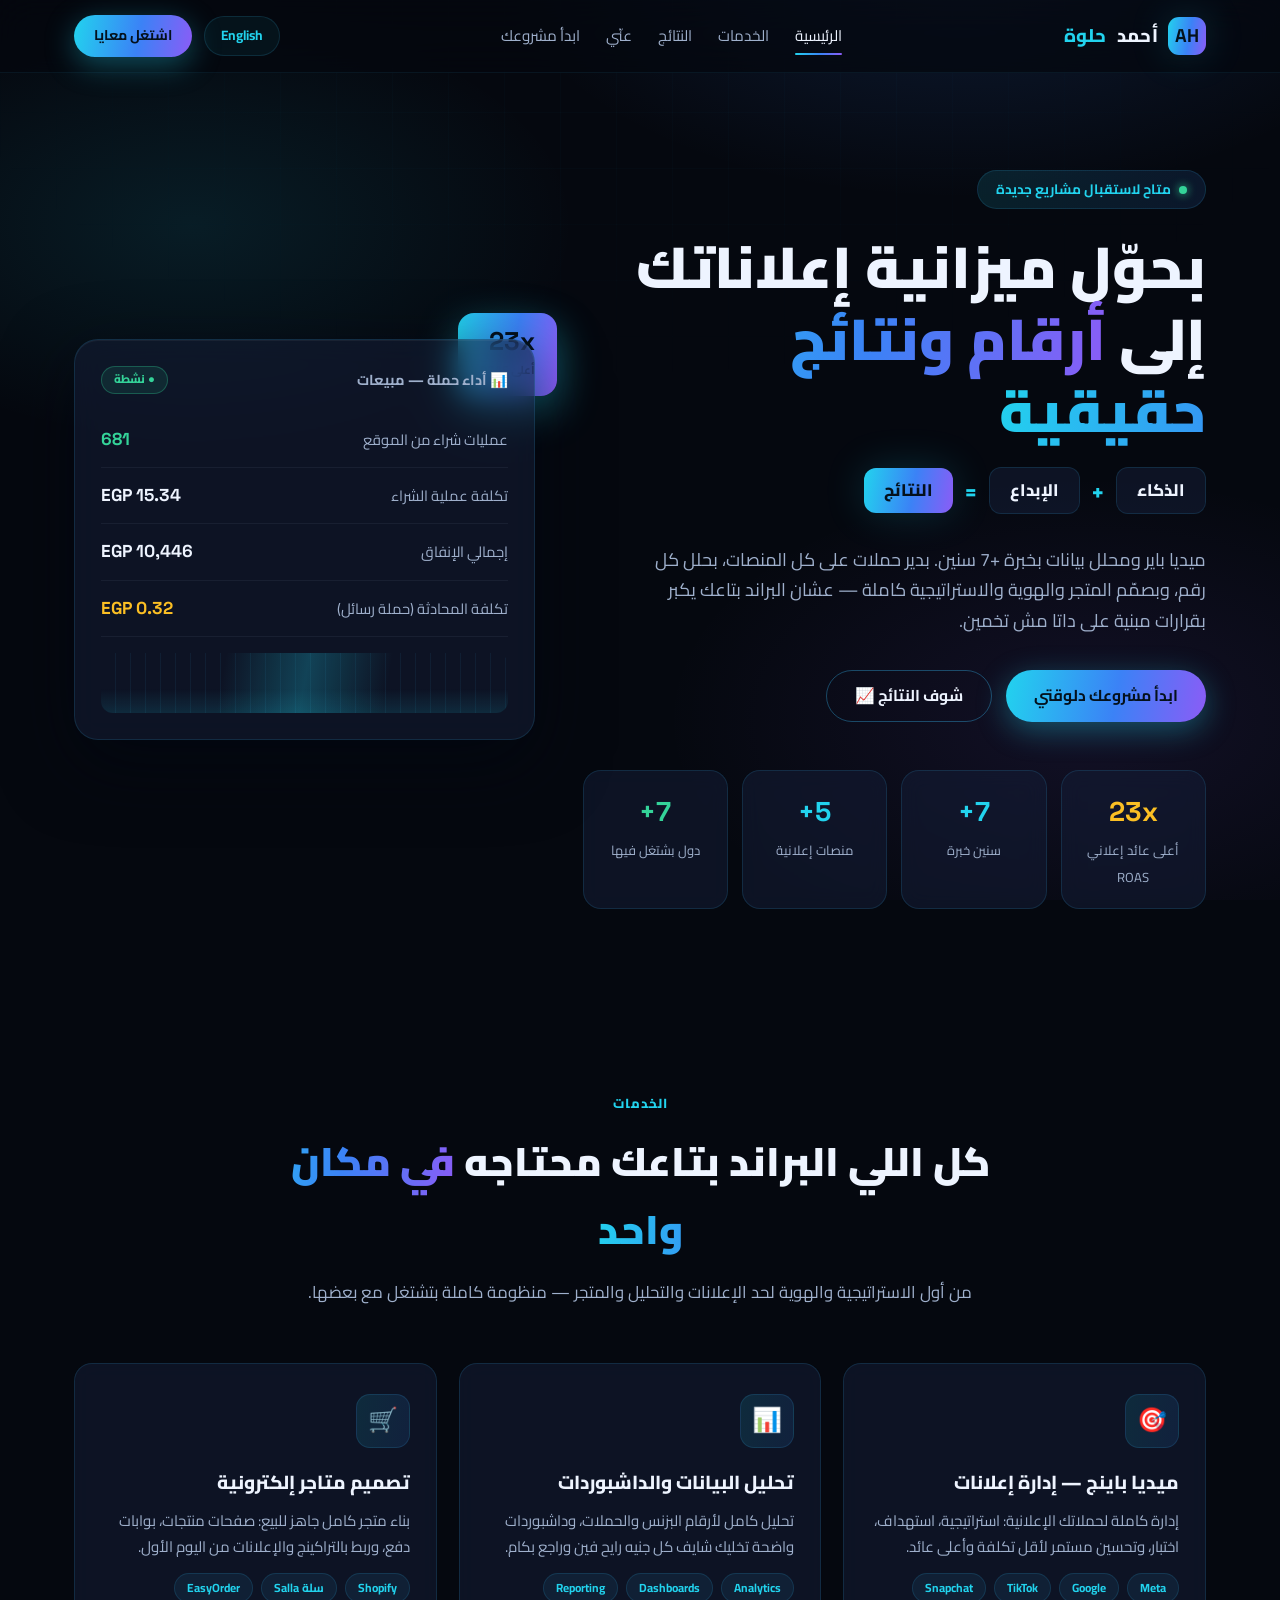
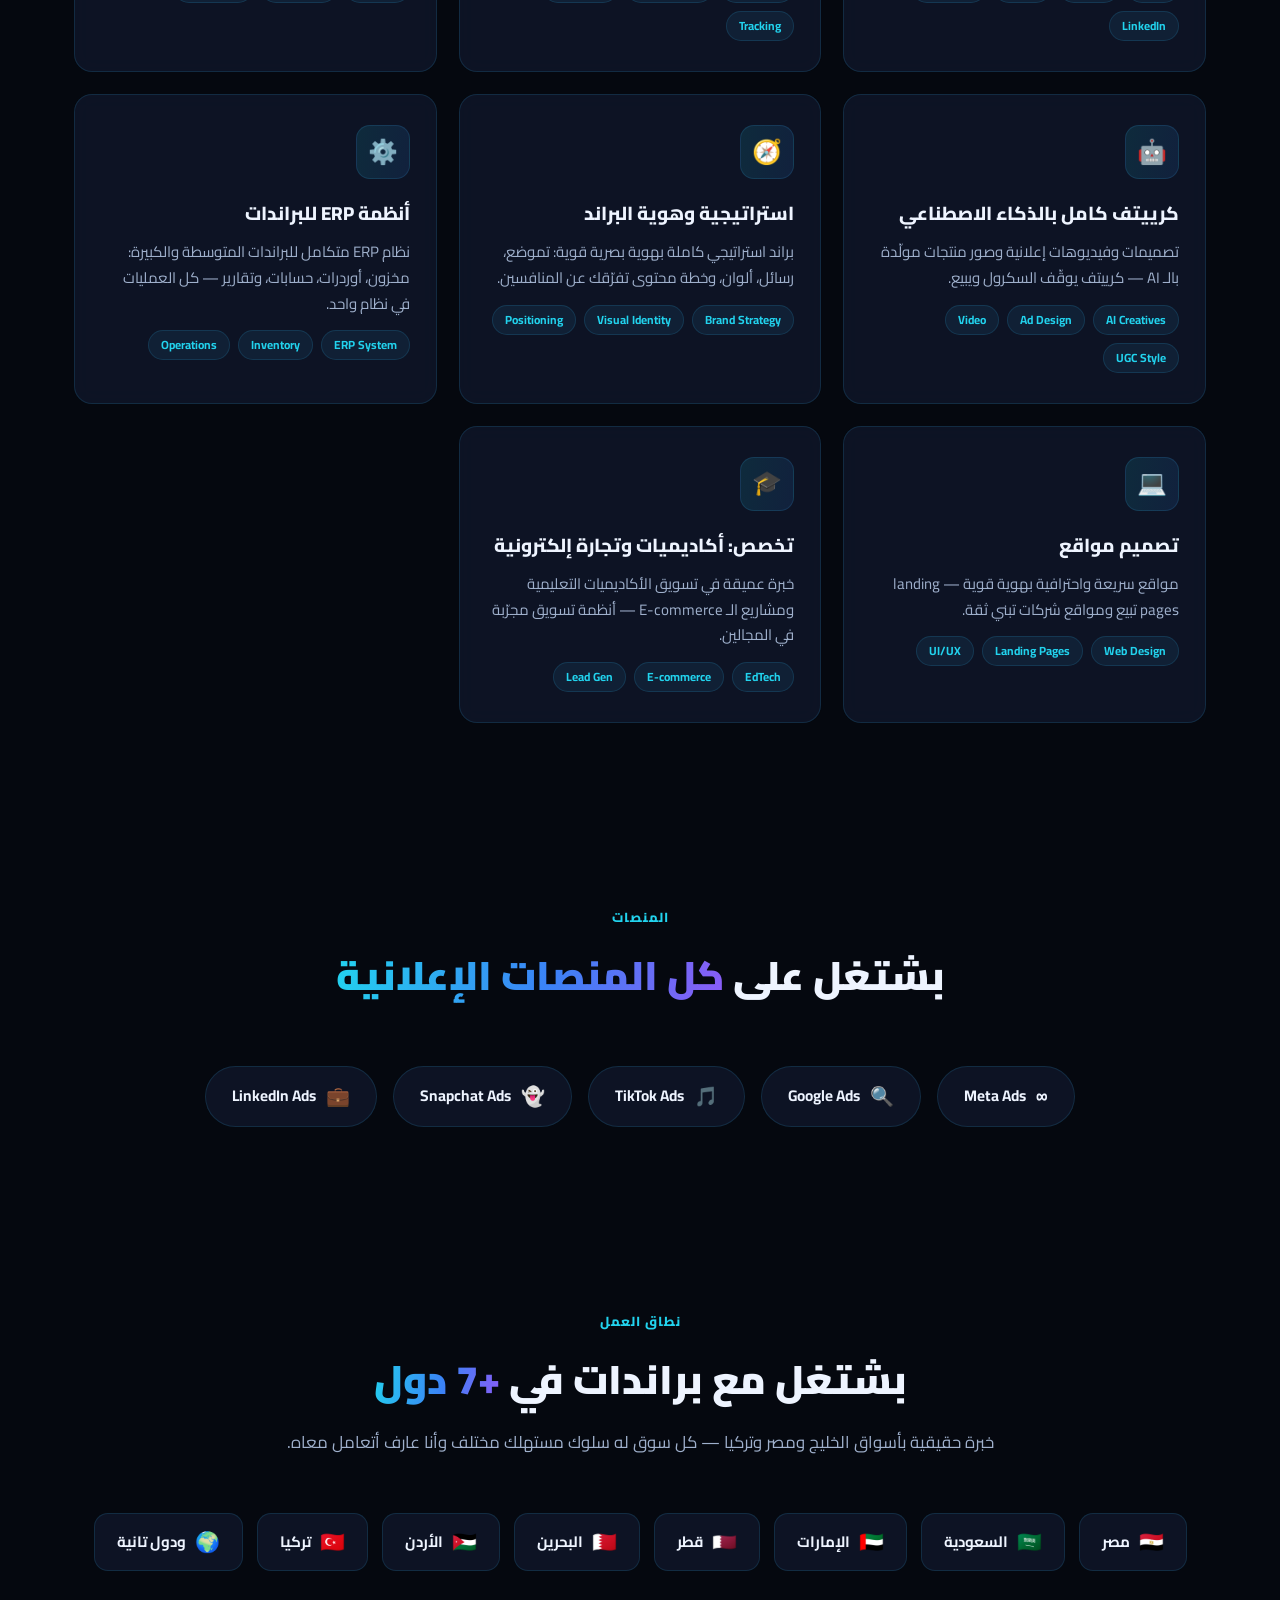
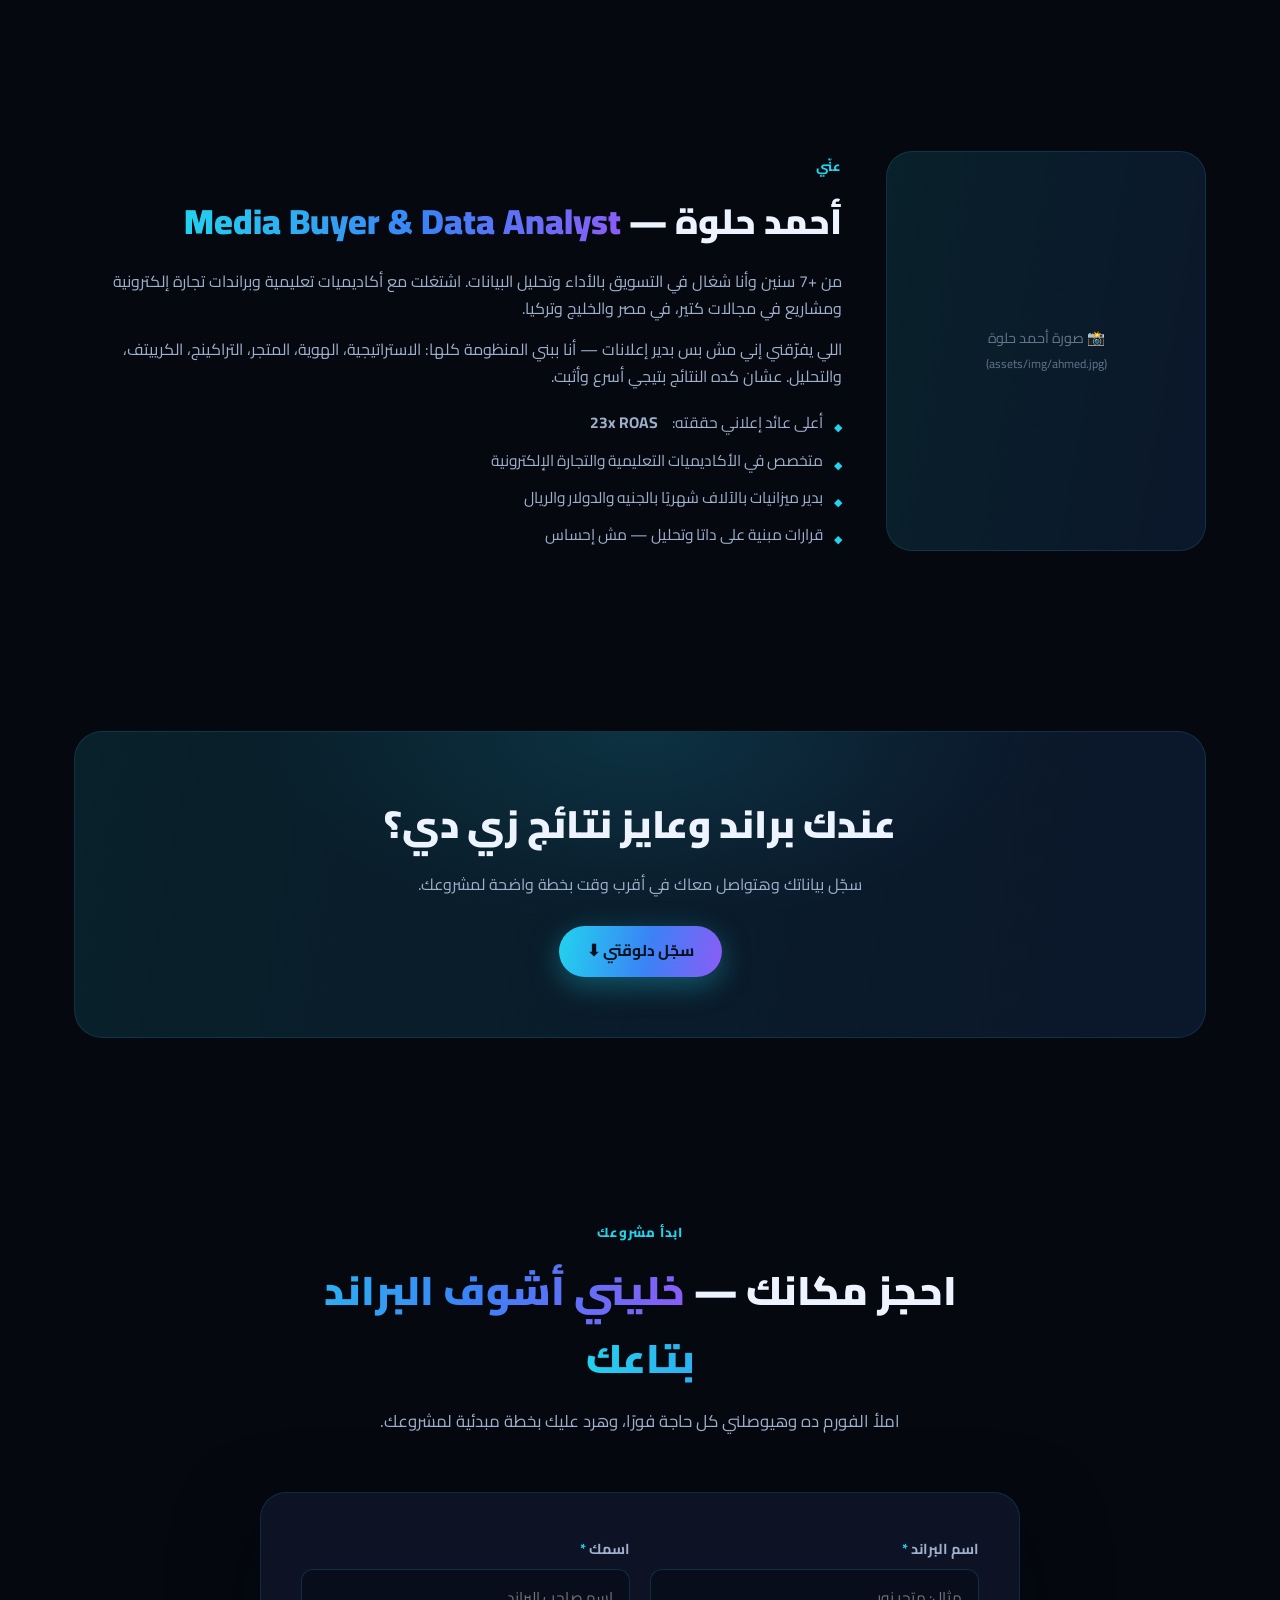
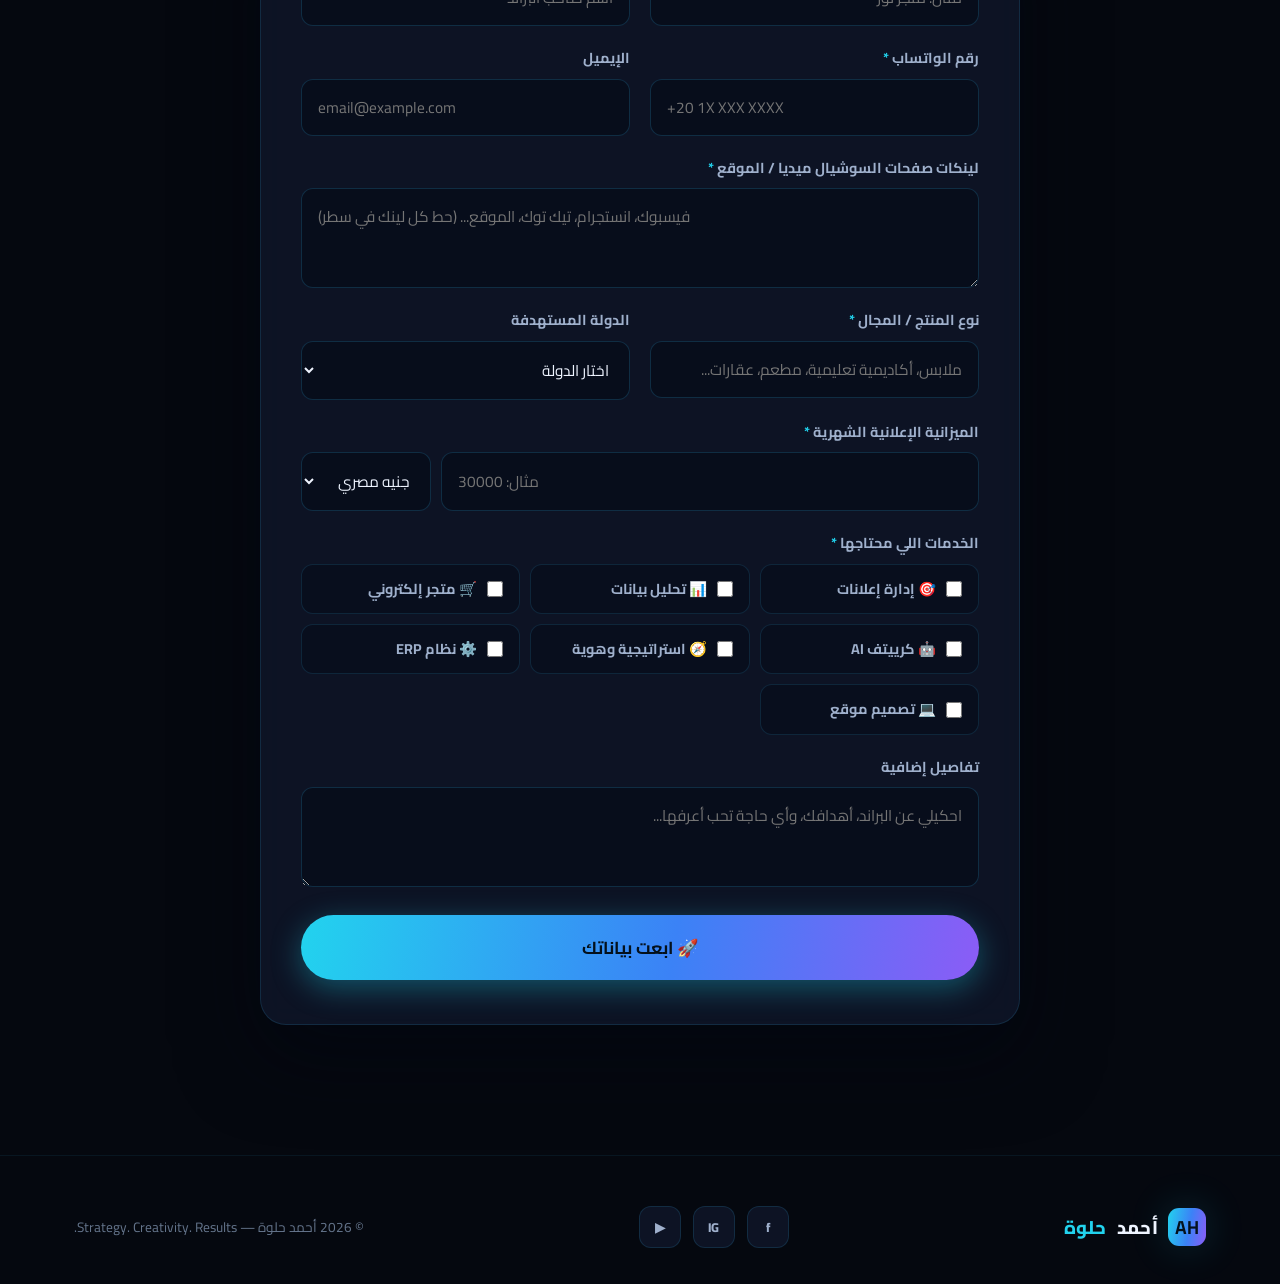
==== portfolio-site/index.html @ 3d3657ae "Add bilingual portfolio website (Ahmed Helwa — Media Buyer & Data Analyst) - Arabic (RTL) + English " ====
<!DOCTYPE html>
<html lang="ar" dir="rtl">
<head>
  <meta charset="UTF-8">
  <meta name="viewport" content="width=device-width, initial-scale=1.0">
  <title>أحمد حلوة | ميديا باير ومحلل بيانات — الذكاء + الإبداع = النتائج</title>
  <meta name="description" content="أحمد حلوة — ميديا باير ومحلل بيانات بخبرة +7 سنين. إدارة إعلانات Meta وGoogle وTikTok وSnapchat وLinkedIn، تحليل بيانات، تصميم متاجر وأنظمة ERP. أعلى عائد إعلاني 23x. أعمل في مصر والسعودية والإمارات وقطر والبحرين والأردن وتركيا.">
  <link rel="alternate" hreflang="en" href="en/index.html">
  <link rel="preconnect" href="https://fonts.googleapis.com">
  <link rel="preconnect" href="https://fonts.gstatic.com" crossorigin>
  <link href="https://fonts.googleapis.com/css2?family=Cairo:wght@400;600;700;800;900&family=Space+Grotesk:wght@500;700&display=swap" rel="stylesheet">
  <link rel="stylesheet" href="assets/css/style.css">
</head>
<body>
  <div class="bg-fx"></div>
  <div class="bg-grid"></div>

  <header class="site-header">
    <div class="container nav">
      <a href="index.html" class="logo">
        <span class="logo-mark">AH</span>
        أحمد <span class="accent">حلوة</span>
      </a>
      <nav class="nav-links" id="navLinks">
        <a href="index.html" class="active">الرئيسية</a>
        <a href="#services">الخدمات</a>
        <a href="results.html">النتائج</a>
        <a href="#about">عنّي</a>
        <a href="#contact">ابدأ مشروعك</a>
      </nav>
      <div class="nav-actions">
        <a href="en/index.html" class="lang-switch">English</a>
        <a href="#contact" class="btn btn-primary btn-sm">اشتغل معايا</a>
        <button class="nav-toggle" id="navToggle" aria-label="القائمة">☰</button>
      </div>
    </div>
  </header>

  <!-- ============ HERO ============ -->
  <section class="hero">
    <div class="container hero-grid">
      <div>
        <span class="badge"><span class="dot"></span> متاح لاستقبال مشاريع جديدة</span>
        <h1>بحوّل ميزانية إعلاناتك<br>إلى <span class="grad-text">أرقام ونتائج حقيقية</span></h1>
        <div class="hero-formula">
          <span class="chip">الذكاء</span><span class="op">+</span>
          <span class="chip">الإبداع</span><span class="op">=</span>
          <span class="chip result">النتائج</span>
        </div>
        <p class="hero-sub">ميديا باير ومحلل بيانات بخبرة +7 سنين. بدير حملات على كل المنصات، بحلل كل رقم، وبصمّم المتجر والهوية والاستراتيجية كاملة — عشان البراند بتاعك يكبر بقرارات مبنية على داتا مش تخمين.</p>
        <div class="hero-cta">
          <a href="#contact" class="btn btn-primary">ابدأ مشروعك دلوقتي</a>
          <a href="results.html" class="btn btn-ghost">شوف النتائج 📈</a>
        </div>
        <div class="stats-strip">
          <div class="stat-card"><span class="stat-num gold" data-count="23" data-suffix="x">23x</span><span class="stat-label">أعلى عائد إعلاني ROAS</span></div>
          <div class="stat-card"><span class="stat-num" data-count="7" data-suffix="+">7+</span><span class="stat-label">سنين خبرة</span></div>
          <div class="stat-card"><span class="stat-num" data-count="5" data-suffix="+">5+</span><span class="stat-label">منصات إعلانية</span></div>
          <div class="stat-card"><span class="stat-num green" data-count="7" data-suffix="+">7+</span><span class="stat-label">دول بشتغل فيها</span></div>
        </div>
      </div>

      <div class="hero-visual">
        <div class="floating-roas"><span class="big">23x</span><span class="small">أعلى ROAS</span></div>
        <div class="glass-panel">
          <div class="panel-head">
            <span class="panel-title">📊 أداء حملة — مبيعات</span>
            <span class="live-tag">● نشطة</span>
          </div>
          <div class="metric-row"><span class="metric-name">عمليات شراء من الموقع</span><span class="metric-val up">681</span></div>
          <div class="metric-row"><span class="metric-name">تكلفة عملية الشراء</span><span class="metric-val">EGP 15.34</span></div>
          <div class="metric-row"><span class="metric-name">إجمالي الإنفاق</span><span class="metric-val">EGP 10,446</span></div>
          <div class="metric-row"><span class="metric-name">تكلفة المحادثة (حملة رسائل)</span><span class="metric-val hot">EGP 0.32</span></div>
          <div class="spark"></div>
        </div>
      </div>
    </div>
  </section>

  <!-- ============ SERVICES ============ -->
  <section id="services">
    <div class="container">
      <div class="sec-head reveal">
        <span class="sec-tag">الخدمات</span>
        <h2>كل اللي البراند بتاعك محتاجه <span class="grad-text">في مكان واحد</span></h2>
        <p>من أول الاستراتيجية والهوية لحد الإعلانات والتحليل والمتجر — منظومة كاملة بتشتغل مع بعضها.</p>
      </div>
      <div class="services-grid">
        <div class="service-card reveal">
          <div class="service-icon">🎯</div>
          <h3>ميديا باينج — إدارة إعلانات</h3>
          <p>إدارة كاملة لحملاتك الإعلانية: استراتيجية، استهداف، اختبار، وتحسين مستمر لأقل تكلفة وأعلى عائد.</p>
          <div class="service-tags"><span>Meta</span><span>Google</span><span>TikTok</span><span>Snapchat</span><span>LinkedIn</span></div>
        </div>
        <div class="service-card reveal">
          <div class="service-icon">📊</div>
          <h3>تحليل البيانات والداشبوردات</h3>
          <p>تحليل كامل لأرقام البزنس والحملات، وداشبوردات واضحة تخليك شايف كل جنيه رايح فين وراجع بكام.</p>
          <div class="service-tags"><span>Analytics</span><span>Dashboards</span><span>Reporting</span><span>Tracking</span></div>
        </div>
        <div class="service-card reveal">
          <div class="service-icon">🛒</div>
          <h3>تصميم متاجر إلكترونية</h3>
          <p>بناء متجر كامل جاهز للبيع: صفحات منتجات، بوابات دفع، وربط بالتراكينج والإعلانات من اليوم الأول.</p>
          <div class="service-tags"><span>Shopify</span><span>سلة Salla</span><span>EasyOrder</span></div>
        </div>
        <div class="service-card reveal">
          <div class="service-icon">🤖</div>
          <h3>كرييتف كامل بالذكاء الاصطناعي</h3>
          <p>تصميمات وفيديوهات إعلانية وصور منتجات مولّدة بالـ AI — كرييتف يوقّف السكرول ويبيع.</p>
          <div class="service-tags"><span>AI Creatives</span><span>Ad Design</span><span>Video</span><span>UGC Style</span></div>
        </div>
        <div class="service-card reveal">
          <div class="service-icon">🧭</div>
          <h3>استراتيجية وهوية البراند</h3>
          <p>براند استراتيجي كاملة بهوية بصرية قوية: تموضع، رسائل، ألوان، وخطة محتوى تفرّقك عن المنافسين.</p>
          <div class="service-tags"><span>Brand Strategy</span><span>Visual Identity</span><span>Positioning</span></div>
        </div>
        <div class="service-card reveal">
          <div class="service-icon">⚙️</div>
          <h3>أنظمة ERP للبراندات</h3>
          <p>نظام ERP متكامل للبراندات المتوسطة والكبيرة: مخزون، أوردرات، حسابات، وتقارير — كل العمليات في نظام واحد.</p>
          <div class="service-tags"><span>ERP System</span><span>Inventory</span><span>Operations</span></div>
        </div>
        <div class="service-card reveal">
          <div class="service-icon">💻</div>
          <h3>تصميم مواقع</h3>
          <p>مواقع سريعة واحترافية بهوية قوية — landing pages تبيع ومواقع شركات تبني ثقة.</p>
          <div class="service-tags"><span>Web Design</span><span>Landing Pages</span><span>UI/UX</span></div>
        </div>
        <div class="service-card reveal">
          <div class="service-icon">🎓</div>
          <h3>تخصص: أكاديميات وتجارة إلكترونية</h3>
          <p>خبرة عميقة في تسويق الأكاديميات التعليمية ومشاريع الـ E-commerce — أنظمة تسويق مجرّبة في المجالين.</p>
          <div class="service-tags"><span>EdTech</span><span>E-commerce</span><span>Lead Gen</span></div>
        </div>
      </div>
    </div>
  </section>

  <!-- ============ PLATFORMS ============ -->
  <section>
    <div class="container">
      <div class="sec-head reveal">
        <span class="sec-tag">المنصات</span>
        <h2>بشتغل على <span class="grad-text">كل المنصات الإعلانية</span></h2>
      </div>
      <div class="platforms reveal">
        <span class="platform-pill"><span class="p-ico">∞</span> Meta Ads</span>
        <span class="platform-pill"><span class="p-ico">🔍</span> Google Ads</span>
        <span class="platform-pill"><span class="p-ico">🎵</span> TikTok Ads</span>
        <span class="platform-pill"><span class="p-ico">👻</span> Snapchat Ads</span>
        <span class="platform-pill"><span class="p-ico">💼</span> LinkedIn Ads</span>
      </div>
    </div>
  </section>

  <!-- ============ COUNTRIES ============ -->
  <section>
    <div class="container">
      <div class="sec-head reveal">
        <span class="sec-tag">نطاق العمل</span>
        <h2>بشتغل مع براندات في <span class="grad-text">+7 دول</span></h2>
        <p>خبرة حقيقية بأسواق الخليج ومصر وتركيا — كل سوق له سلوك مستهلك مختلف وأنا عارف أتعامل معاه.</p>
      </div>
      <div class="countries reveal">
        <span class="country-chip"><span class="flag">🇪🇬</span> مصر</span>
        <span class="country-chip"><span class="flag">🇸🇦</span> السعودية</span>
        <span class="country-chip"><span class="flag">🇦🇪</span> الإمارات</span>
        <span class="country-chip"><span class="flag">🇶🇦</span> قطر</span>
        <span class="country-chip"><span class="flag">🇧🇭</span> البحرين</span>
        <span class="country-chip"><span class="flag">🇯🇴</span> الأردن</span>
        <span class="country-chip"><span class="flag">🇹🇷</span> تركيا</span>
        <span class="country-chip"><span class="flag">🌍</span> ودول تانية</span>
      </div>
    </div>
  </section>

  <!-- ============ ABOUT ============ -->
  <section id="about">
    <div class="container about-strip">
      <div class="about-photo reveal">
        <img src="assets/img/ahmed.jpg" alt="أحمد حلوة — ميديا باير ومحلل بيانات" onerror="this.style.display='none'; this.nextElementSibling.style.display='block'">
        <div class="photo-placeholder" style="display:none">📸 صورة أحمد حلوة<br><small>(assets/img/ahmed.jpg)</small></div>
      </div>
      <div class="about-text reveal">
        <span class="sec-tag">عنّي</span>
        <h2>أحمد حلوة — <span class="grad-text">Media Buyer & Data Analyst</span></h2>
        <p>من +7 سنين وأنا شغال في التسويق بالأداء وتحليل البيانات. اشتغلت مع أكاديميات تعليمية وبراندات تجارة إلكترونية ومشاريع في مجالات كتير، في مصر والخليج وتركيا.</p>
        <p>اللي يفرّقني إني مش بس بدير إعلانات — أنا ببني المنظومة كلها: الاستراتيجية، الهوية، المتجر، التراكينج، الكرييتف، والتحليل. عشان كده النتائج بتيجي أسرع وأثبت.</p>
        <ul class="about-points">
          <li>أعلى عائد إعلاني حققته: <strong>&nbsp;23x ROAS</strong></li>
          <li>متخصص في الأكاديميات التعليمية والتجارة الإلكترونية</li>
          <li>بدير ميزانيات بالآلاف شهريًا بالجنيه والدولار والريال</li>
          <li>قرارات مبنية على داتا وتحليل — مش إحساس</li>
        </ul>
      </div>
    </div>
  </section>

  <!-- ============ CTA ============ -->
  <section>
    <div class="container">
      <div class="cta-band reveal">
        <h2>عندك براند وعايز نتائج زي دي؟</h2>
        <p>سجّل بياناتك وهتواصل معاك في أقرب وقت بخطة واضحة لمشروعك.</p>
        <a href="#contact" class="btn btn-primary">سجّل دلوقتي ⬇</a>
      </div>
    </div>
  </section>

  <!-- ============ CONTACT FORM ============ -->
  <section id="contact">
    <div class="container">
      <div class="sec-head reveal">
        <span class="sec-tag">ابدأ مشروعك</span>
        <h2>احجز مكانك — <span class="grad-text">خليني أشوف البراند بتاعك</span></h2>
        <p>املأ الفورم ده وهيوصلني كل حاجة فورًا، وهرد عليك بخطة مبدئية لمشروعك.</p>
      </div>
      <form class="form-wrap reveal" id="leadForm" novalidate>
        <div class="form-grid">
          <div class="form-group">
            <label>اسم البراند <span class="req">*</span></label>
            <input type="text" name="brand_name" required placeholder="مثال: متجر نور">
          </div>
          <div class="form-group">
            <label>اسمك <span class="req">*</span></label>
            <input type="text" name="owner_name" required placeholder="اسم صاحب البراند">
          </div>
          <div class="form-group">
            <label>رقم الواتساب <span class="req">*</span></label>
            <input type="tel" name="whatsapp" required placeholder="+20 1X XXX XXXX" dir="ltr">
          </div>
          <div class="form-group">
            <label>الإيميل</label>
            <input type="email" name="email" placeholder="email@example.com" dir="ltr">
          </div>
          <div class="form-group full">
            <label>لينكات صفحات السوشيال ميديا / الموقع <span class="req">*</span></label>
            <textarea name="social_links" required placeholder="فيسبوك، انستجرام، تيك توك، الموقع... (حط كل لينك في سطر)" dir="ltr"></textarea>
          </div>
          <div class="form-group">
            <label>نوع المنتج / المجال <span class="req">*</span></label>
            <input type="text" name="product_type" required placeholder="ملابس، أكاديمية تعليمية، مطعم، عقارات...">
          </div>
          <div class="form-group">
            <label>الدولة المستهدفة</label>
            <select name="country">
              <option value="">اختار الدولة</option>
              <option>مصر</option>
              <option>السعودية</option>
              <option>الإمارات</option>
              <option>قطر</option>
              <option>البحرين</option>
              <option>الأردن</option>
              <option>تركيا</option>
              <option>أكتر من دولة</option>
              <option>دولة تانية</option>
            </select>
          </div>
          <div class="form-group full">
            <label>الميزانية الإعلانية الشهرية <span class="req">*</span></label>
            <div class="budget-row">
              <input type="number" name="budget" required min="0" placeholder="مثال: 30000" dir="ltr">
              <select name="currency">
                <option value="EGP">جنيه مصري</option>
                <option value="USD">دولار</option>
                <option value="SAR">ريال سعودي</option>
                <option value="AED">درهم إماراتي</option>
              </select>
            </div>
          </div>
          <div class="form-group full">
            <label>الخدمات اللي محتاجها <span class="req">*</span></label>
            <div class="services-check">
              <label class="check-pill"><input type="checkbox" name="services" value="ميديا باينج - إدارة إعلانات"> 🎯 إدارة إعلانات</label>
              <label class="check-pill"><input type="checkbox" name="services" value="تحليل بيانات وداشبوردات"> 📊 تحليل بيانات</label>
              <label class="check-pill"><input type="checkbox" name="services" value="تصميم متجر إلكتروني"> 🛒 متجر إلكتروني</label>
              <label class="check-pill"><input type="checkbox" name="services" value="كرييتف بالذكاء الاصطناعي"> 🤖 كرييتف AI</label>
              <label class="check-pill"><input type="checkbox" name="services" value="استراتيجية وهوية براند"> 🧭 استراتيجية وهوية</label>
              <label class="check-pill"><input type="checkbox" name="services" value="نظام ERP"> ⚙️ نظام ERP</label>
              <label class="check-pill"><input type="checkbox" name="services" value="تصميم موقع"> 💻 تصميم موقع</label>
            </div>
          </div>
          <div class="form-group full">
            <label>تفاصيل إضافية</label>
            <textarea name="notes" placeholder="احكيلي عن البراند، أهدافك، وأي حاجة تحب أعرفها..."></textarea>
          </div>
        </div>
        <div class="form-submit">
          <button type="submit" class="btn btn-primary" id="submitBtn">🚀 ابعت بياناتك</button>
          <div class="form-msg" id="formMsg"></div>
        </div>
      </form>
    </div>
  </section>

  <!-- ============ FOOTER ============ -->
  <footer class="site-footer">
    <div class="container footer-grid">
      <a href="index.html" class="logo">
        <span class="logo-mark">AH</span>
        أحمد <span class="accent">حلوة</span>
      </a>
      <div class="footer-social">
        <a href="https://www.facebook.com/profile.php?id=61587056561524" target="_blank" rel="noopener" title="Facebook">f</a>
        <a href="https://www.instagram.com/ahmed.helwa.analytics" target="_blank" rel="noopener" title="Instagram">IG</a>
        <a href="https://www.youtube.com/@Ahmed.Helwa.Analytics" target="_blank" rel="noopener" title="YouTube">▶</a>
      </div>
      <div class="footer-copy">© 2026 أحمد حلوة — Strategy. Creativity. Results.</div>
    </div>
  </footer>

  <script src="assets/js/main.js"></script>
  <script src="assets/js/form.js"></script>
</body>
</html>
---- portfolio-site/assets/css/style.css ----
/* ============================================================
   Ahmed Helwa — Media Buyer & Data Analyst
   Brand identity: "Data Glow" — deep night navy + electric cyan
   ============================================================ */

:root {
  --bg-0: #05080f;
  --bg-1: #0a0f1d;
  --bg-2: #0f1729;
  --card: rgba(20, 30, 55, 0.55);
  --card-border: rgba(56, 189, 248, 0.14);
  --txt-1: #eef4ff;
  --txt-2: #9fb0cc;
  --txt-3: #64748b;
  --cyan: #22d3ee;
  --blue: #3b82f6;
  --violet: #8b5cf6;
  --green: #34d399;
  --gold: #fbbf24;
  --grad-main: linear-gradient(100deg, #22d3ee 0%, #3b82f6 55%, #8b5cf6 100%);
  --grad-soft: linear-gradient(100deg, rgba(34,211,238,.12), rgba(59,130,246,.12));
  --radius: 18px;
  --shadow-glow: 0 0 40px rgba(34, 211, 238, 0.18);
  --font-ar: 'Cairo', 'Tajawal', sans-serif;
  --font-en: 'Space Grotesk', 'Inter', sans-serif;
  --font-num: 'Space Grotesk', monospace;
}

* { margin: 0; padding: 0; box-sizing: border-box; }

html { scroll-behavior: smooth; }

body {
  background: var(--bg-0);
  color: var(--txt-1);
  font-family: var(--font-ar);
  line-height: 1.7;
  overflow-x: hidden;
  -webkit-font-smoothing: antialiased;
}

body.en { font-family: var(--font-en); }

::selection { background: rgba(34, 211, 238, 0.35); }

img { max-width: 100%; display: block; }
a { color: inherit; text-decoration: none; }
ul { list-style: none; }

.container { max-width: 1180px; margin: 0 auto; padding: 0 24px; }

/* ---------- Ambient background ---------- */
.bg-fx {
  position: fixed; inset: 0; z-index: -2; pointer-events: none;
  background:
    radial-gradient(ellipse 60% 45% at 75% -5%, rgba(59, 130, 246, 0.16), transparent 60%),
    radial-gradient(ellipse 50% 40% at 15% 25%, rgba(34, 211, 238, 0.10), transparent 60%),
    radial-gradient(ellipse 55% 45% at 85% 80%, rgba(139, 92, 246, 0.10), transparent 60%),
    var(--bg-0);
}
.bg-grid {
  position: fixed; inset: 0; z-index: -1; pointer-events: none; opacity: .5;
  background-image:
    linear-gradient(rgba(56, 189, 248, 0.045) 1px, transparent 1px),
    linear-gradient(90deg, rgba(56, 189, 248, 0.045) 1px, transparent 1px);
  background-size: 56px 56px;
  mask-image: radial-gradient(ellipse 80% 60% at 50% 0%, #000 30%, transparent 75%);
  -webkit-mask-image: radial-gradient(ellipse 80% 60% at 50% 0%, #000 30%, transparent 75%);
}

/* ---------- Header ---------- */
.site-header {
  position: fixed; top: 0; right: 0; left: 0; z-index: 100;
  backdrop-filter: blur(18px); -webkit-backdrop-filter: blur(18px);
  background: rgba(5, 8, 15, 0.72);
  border-bottom: 1px solid rgba(56, 189, 248, 0.08);
}
.nav {
  display: flex; align-items: center; justify-content: space-between;
  height: 72px;
}
.logo {
  display: flex; align-items: center; gap: 10px;
  font-weight: 800; font-size: 1.15rem; letter-spacing: .3px;
}
.logo-mark {
  width: 38px; height: 38px; border-radius: 11px;
  background: var(--grad-main);
  display: grid; place-items: center;
  font-family: var(--font-num); font-weight: 700; color: #04111c;
  box-shadow: var(--shadow-glow);
}
.logo span.accent { color: var(--cyan); }

.nav-links { display: flex; align-items: center; gap: 26px; font-size: .95rem; }
.nav-links a { color: var(--txt-2); transition: color .2s; position: relative; }
.nav-links a:hover, .nav-links a.active { color: var(--txt-1); }
.nav-links a.active::after {
  content: ''; position: absolute; bottom: -6px; right: 0; left: 0;
  height: 2px; border-radius: 2px; background: var(--grad-main);
}

.nav-actions { display: flex; align-items: center; gap: 12px; }
.lang-switch {
  padding: 7px 16px; border-radius: 99px; font-size: .85rem; font-weight: 700;
  border: 1px solid var(--card-border); color: var(--cyan);
  background: rgba(34, 211, 238, 0.06); transition: all .2s;
}
.lang-switch:hover { background: rgba(34, 211, 238, 0.14); box-shadow: var(--shadow-glow); }

.btn {
  display: inline-flex; align-items: center; justify-content: center; gap: 8px;
  padding: 12px 28px; border-radius: 99px; font-weight: 700; font-size: .98rem;
  border: none; cursor: pointer; transition: all .25s; font-family: inherit;
}
.btn-primary {
  background: var(--grad-main); color: #04111c;
  box-shadow: 0 8px 30px rgba(34, 211, 238, 0.35);
}
.btn-primary:hover { transform: translateY(-2px); box-shadow: 0 12px 40px rgba(34, 211, 238, 0.5); }
.btn-ghost {
  background: transparent; color: var(--txt-1);
  border: 1px solid rgba(56, 189, 248, 0.35);
}
.btn-ghost:hover { background: rgba(34, 211, 238, 0.08); border-color: var(--cyan); }
.btn-sm { padding: 9px 20px; font-size: .88rem; }

.nav-toggle { display: none; background: none; border: none; color: var(--txt-1); font-size: 1.6rem; cursor: pointer; }

/* ---------- Hero ---------- */
.hero { padding: 170px 0 90px; position: relative; }
.hero-grid {
  display: grid; grid-template-columns: 1.15fr .85fr; gap: 48px; align-items: center;
}
.badge {
  display: inline-flex; align-items: center; gap: 8px;
  padding: 7px 18px; border-radius: 99px; font-size: .85rem; font-weight: 700;
  background: var(--grad-soft); border: 1px solid var(--card-border); color: var(--cyan);
  margin-bottom: 22px;
}
.badge .dot {
  width: 8px; height: 8px; border-radius: 50%; background: var(--green);
  box-shadow: 0 0 10px var(--green); animation: pulse 1.8s infinite;
}
@keyframes pulse { 50% { opacity: .4; } }

.hero h1 {
  font-size: clamp(2.2rem, 5vw, 3.6rem); font-weight: 900; line-height: 1.25;
  margin-bottom: 20px;
}
.grad-text {
  background: var(--grad-main);
  -webkit-background-clip: text; background-clip: text; color: transparent;
}
.hero-sub { font-size: 1.13rem; color: var(--txt-2); max-width: 560px; margin-bottom: 34px; }
.hero-cta { display: flex; gap: 14px; flex-wrap: wrap; margin-bottom: 48px; }

.hero-formula {
  display: inline-flex; align-items: center; gap: 12px; flex-wrap: wrap;
  font-weight: 800; font-size: 1.05rem; margin-bottom: 30px;
}
.hero-formula .chip {
  padding: 8px 20px; border-radius: 12px;
  background: var(--card); border: 1px solid var(--card-border);
}
.hero-formula .op { color: var(--cyan); font-size: 1.3rem; font-weight: 900; }
.hero-formula .result {
  background: var(--grad-main); color: #04111c; border: none;
  box-shadow: var(--shadow-glow);
}

/* hero stats strip */
.stats-strip {
  display: grid; grid-template-columns: repeat(4, 1fr); gap: 14px;
}
.stat-card {
  background: var(--card); border: 1px solid var(--card-border);
  border-radius: var(--radius); padding: 18px 16px; text-align: center;
  backdrop-filter: blur(10px);
  transition: transform .25s, border-color .25s;
}
.stat-card:hover { transform: translateY(-4px); border-color: rgba(34, 211, 238, 0.4); }
.stat-num {
  font-family: var(--font-num); font-size: 1.7rem; font-weight: 700;
  color: var(--cyan); display: block;
}
.stat-num.gold { color: var(--gold); }
.stat-num.green { color: var(--green); }
.stat-label { font-size: .82rem; color: var(--txt-2); }

/* hero visual panel */
.hero-visual { position: relative; }
.glass-panel {
  background: var(--card); border: 1px solid var(--card-border);
  border-radius: 24px; padding: 26px; backdrop-filter: blur(14px);
  box-shadow: 0 24px 70px rgba(2, 6, 16, 0.6), inset 0 1px 0 rgba(255,255,255,.05);
}
.panel-head { display: flex; align-items: center; justify-content: space-between; margin-bottom: 18px; }
.panel-title { font-size: .9rem; color: var(--txt-2); font-weight: 700; }
.live-tag {
  font-size: .72rem; font-weight: 800; color: var(--green);
  padding: 3px 12px; border-radius: 99px;
  background: rgba(52, 211, 153, 0.1); border: 1px solid rgba(52, 211, 153, 0.3);
}
.metric-row {
  display: flex; align-items: center; justify-content: space-between;
  padding: 13px 0; border-bottom: 1px solid rgba(148, 163, 184, 0.08);
}
.metric-row:last-child { border-bottom: none; }
.metric-name { color: var(--txt-2); font-size: .92rem; }
.metric-val { font-family: var(--font-num); font-weight: 700; font-size: 1.08rem; }
.metric-val.up { color: var(--green); }
.metric-val.hot { color: var(--gold); }

.spark {
  height: 60px; margin-top: 16px; border-radius: 12px;
  background:
    linear-gradient(transparent 60%, rgba(34, 211, 238, 0.12)),
    repeating-linear-gradient(90deg, transparent 0 14px, rgba(56, 189, 248, 0.07) 14px 15px);
  position: relative; overflow: hidden;
}
.spark::after {
  content: ''; position: absolute; inset: 0;
  background: linear-gradient(100deg, transparent 30%, rgba(34,211,238,.25) 50%, transparent 70%);
  animation: sweep 3.2s infinite linear;
}
@keyframes sweep { from { transform: translateX(-100%); } to { transform: translateX(100%); } }

.floating-roas {
  position: absolute; top: -26px; inset-inline-start: -22px;
  background: var(--grad-main); color: #04111c;
  border-radius: 16px; padding: 14px 22px; font-weight: 900;
  box-shadow: 0 14px 40px rgba(34, 211, 238, 0.45);
  animation: floaty 4s ease-in-out infinite;
}
.floating-roas .big { font-family: var(--font-num); font-size: 1.6rem; display: block; line-height: 1.1; }
.floating-roas .small { font-size: .72rem; font-weight: 700; opacity: .8; }
@keyframes floaty { 50% { transform: translateY(-10px); } }

/* ---------- Sections ---------- */
section { padding: 90px 0; }
.sec-head { text-align: center; max-width: 720px; margin: 0 auto 56px; }
.sec-tag {
  display: inline-block; font-size: .82rem; font-weight: 800; letter-spacing: 1px;
  color: var(--cyan); margin-bottom: 14px; text-transform: uppercase;
}
.sec-head h2 { font-size: clamp(1.7rem, 3.6vw, 2.5rem); font-weight: 900; margin-bottom: 14px; }
.sec-head p { color: var(--txt-2); font-size: 1.05rem; }

/* ---------- Services ---------- */
.services-grid {
  display: grid; grid-template-columns: repeat(auto-fit, minmax(300px, 1fr)); gap: 22px;
}
.service-card {
  background: var(--card); border: 1px solid var(--card-border);
  border-radius: var(--radius); padding: 30px 26px;
  backdrop-filter: blur(10px); position: relative; overflow: hidden;
  transition: transform .28s, border-color .28s, box-shadow .28s;
}
.service-card::before {
  content: ''; position: absolute; top: 0; right: 0; left: 0; height: 3px;
  background: var(--grad-main); opacity: 0; transition: opacity .28s;
}
.service-card:hover { transform: translateY(-6px); border-color: rgba(34,211,238,.35); box-shadow: var(--shadow-glow); }
.service-card:hover::before { opacity: 1; }
.service-icon {
  width: 54px; height: 54px; border-radius: 14px; display: grid; place-items: center;
  background: var(--grad-soft); border: 1px solid var(--card-border);
  font-size: 1.5rem; margin-bottom: 18px;
}
.service-card h3 { font-size: 1.18rem; font-weight: 800; margin-bottom: 10px; }
.service-card p { color: var(--txt-2); font-size: .94rem; margin-bottom: 14px; }
.service-tags { display: flex; flex-wrap: wrap; gap: 8px; }
.service-tags span {
  font-size: .74rem; font-weight: 700; padding: 4px 12px; border-radius: 99px;
  background: rgba(56, 189, 248, 0.08); color: var(--cyan);
  border: 1px solid rgba(56, 189, 248, 0.15);
}

/* ---------- Platforms ---------- */
.platforms { display: flex; flex-wrap: wrap; justify-content: center; gap: 16px; }
.platform-pill {
  display: flex; align-items: center; gap: 10px;
  padding: 13px 26px; border-radius: 99px;
  background: var(--card); border: 1px solid var(--card-border);
  font-weight: 700; font-size: .96rem; transition: all .25s;
}
.platform-pill:hover { border-color: var(--cyan); box-shadow: var(--shadow-glow); transform: translateY(-3px); }
.platform-pill .p-ico { font-size: 1.2rem; }

/* ---------- Countries ---------- */
.countries { display: flex; flex-wrap: wrap; justify-content: center; gap: 14px; }
.country-chip {
  display: flex; align-items: center; gap: 9px;
  padding: 11px 22px; border-radius: 14px;
  background: var(--card); border: 1px solid var(--card-border);
  font-weight: 700; font-size: .94rem;
}
.country-chip .flag { font-size: 1.25rem; }

/* ---------- Results page ---------- */
.page-hero { padding: 160px 0 50px; text-align: center; }
.page-hero h1 { font-size: clamp(2rem, 4.6vw, 3.2rem); font-weight: 900; margin-bottom: 16px; }
.page-hero p { color: var(--txt-2); font-size: 1.1rem; max-width: 640px; margin: 0 auto; }

.roas-banner {
  margin: 40px auto 0; max-width: 860px;
  background: var(--card); border: 1px solid rgba(251, 191, 36, 0.3);
  border-radius: 24px; padding: 40px 30px; text-align: center;
  position: relative; overflow: hidden;
}
.roas-banner::before {
  content: ''; position: absolute; inset: 0;
  background: radial-gradient(ellipse 60% 80% at 50% 0%, rgba(251, 191, 36, 0.12), transparent 70%);
}
.roas-banner .label { font-size: .95rem; font-weight: 800; color: var(--gold); letter-spacing: 1px; }
.roas-banner .value {
  font-family: var(--font-num); font-size: clamp(3.4rem, 9vw, 5.4rem);
  font-weight: 700; line-height: 1.1;
  background: linear-gradient(100deg, #fbbf24, #f59e0b, #fbbf24);
  -webkit-background-clip: text; background-clip: text; color: transparent;
  text-shadow: 0 0 60px rgba(251, 191, 36, 0.3);
}
.roas-banner .desc { color: var(--txt-2); font-size: .98rem; }

.cases-grid {
  display: grid; grid-template-columns: repeat(auto-fit, minmax(290px, 1fr));
  gap: 22px; margin-top: 50px;
}
.case-card {
  background: var(--card); border: 1px solid var(--card-border);
  border-radius: var(--radius); padding: 26px; backdrop-filter: blur(10px);
  transition: transform .28s, border-color .28s;
}
.case-card:hover { transform: translateY(-5px); border-color: rgba(34, 211, 238, 0.4); }
.case-type {
  display: inline-block; font-size: .74rem; font-weight: 800;
  padding: 4px 14px; border-radius: 99px; margin-bottom: 18px;
}
.case-type.sales { background: rgba(52, 211, 153, 0.12); color: var(--green); border: 1px solid rgba(52, 211, 153, 0.3); }
.case-type.msg { background: rgba(139, 92, 246, 0.12); color: #a78bfa; border: 1px solid rgba(139, 92, 246, 0.3); }
.case-main {
  font-family: var(--font-num); font-size: 2.3rem; font-weight: 700;
  color: var(--txt-1); line-height: 1.15;
}
.case-main-label { color: var(--txt-2); font-size: .9rem; margin-bottom: 18px; }
.case-rows { border-top: 1px solid rgba(148, 163, 184, 0.1); padding-top: 14px; display: grid; gap: 10px; }
.case-row { display: flex; justify-content: space-between; font-size: .92rem; }
.case-row .k { color: var(--txt-2); }
.case-row .v { font-family: var(--font-num); font-weight: 700; color: var(--cyan); }

.screens-note {
  margin-top: 60px; text-align: center; color: var(--txt-3); font-size: .9rem;
}
.screens-grid {
  display: grid; grid-template-columns: repeat(auto-fit, minmax(280px, 1fr));
  gap: 18px; margin-top: 24px;
}
.screens-grid img {
  border-radius: var(--radius); border: 1px solid var(--card-border);
  width: 100%;
}

/* ---------- Form ---------- */
.form-wrap {
  max-width: 760px; margin: 0 auto;
  background: var(--card); border: 1px solid var(--card-border);
  border-radius: 26px; padding: 44px 40px; backdrop-filter: blur(14px);
  box-shadow: 0 30px 80px rgba(2, 6, 16, 0.55);
}
.form-grid { display: grid; grid-template-columns: 1fr 1fr; gap: 20px; }
.form-group { display: flex; flex-direction: column; gap: 8px; }
.form-group.full { grid-column: 1 / -1; }
.form-group label { font-size: .9rem; font-weight: 700; color: var(--txt-2); }
.form-group label .req { color: var(--cyan); }
.form-group input, .form-group select, .form-group textarea {
  background: rgba(5, 10, 22, 0.6); border: 1px solid rgba(56, 189, 248, 0.18);
  border-radius: 12px; padding: 13px 16px; color: var(--txt-1);
  font-family: inherit; font-size: .96rem; transition: border-color .2s, box-shadow .2s;
  width: 100%;
}
.form-group input:focus, .form-group select:focus, .form-group textarea:focus {
  outline: none; border-color: var(--cyan); box-shadow: 0 0 0 3px rgba(34, 211, 238, 0.12);
}
.form-group textarea { resize: vertical; min-height: 100px; }

.budget-row { display: grid; grid-template-columns: 1fr 130px; gap: 10px; }

.services-check {
  display: grid; grid-template-columns: repeat(auto-fit, minmax(210px, 1fr)); gap: 10px;
}
.check-pill {
  display: flex; align-items: center; gap: 10px; cursor: pointer;
  padding: 12px 16px; border-radius: 12px; font-size: .88rem; font-weight: 600;
  background: rgba(5, 10, 22, 0.5); border: 1px solid rgba(56, 189, 248, 0.14);
  transition: all .2s; color: var(--txt-2);
}
.check-pill:hover { border-color: rgba(34, 211, 238, 0.4); }
.check-pill input { accent-color: var(--cyan); width: 16px; height: 16px; flex-shrink: 0; }
.check-pill:has(input:checked) {
  background: rgba(34, 211, 238, 0.1); border-color: var(--cyan); color: var(--txt-1);
}

.form-submit { margin-top: 28px; text-align: center; }
.form-submit .btn { width: 100%; padding: 16px; font-size: 1.08rem; }
.form-msg { margin-top: 18px; padding: 14px 18px; border-radius: 12px; font-weight: 700; display: none; }
.form-msg.ok { display: block; background: rgba(52, 211, 153, 0.1); color: var(--green); border: 1px solid rgba(52, 211, 153, 0.3); }
.form-msg.err { display: block; background: rgba(248, 113, 113, 0.1); color: #f87171; border: 1px solid rgba(248, 113, 113, 0.3); }

/* ---------- About strip ---------- */
.about-strip {
  display: grid; grid-template-columns: 320px 1fr; gap: 44px; align-items: center;
}
.about-photo {
  border-radius: 26px; overflow: hidden; position: relative;
  border: 1px solid var(--card-border);
  background: var(--grad-soft);
  aspect-ratio: 4 / 5;
  display: grid; place-items: center;
}
.about-photo .photo-placeholder { text-align: center; color: var(--txt-3); padding: 20px; font-size: .9rem; }
.about-photo img { width: 100%; height: 100%; object-fit: cover; }
.about-text h2 { font-size: clamp(1.6rem, 3vw, 2.2rem); font-weight: 900; margin-bottom: 16px; }
.about-text p { color: var(--txt-2); margin-bottom: 14px; }
.about-points { display: grid; gap: 11px; margin-top: 20px; }
.about-points li { display: flex; gap: 11px; align-items: flex-start; color: var(--txt-2); font-size: .97rem; }
.about-points li::before { content: '◆'; color: var(--cyan); font-size: .7rem; margin-top: 7px; }

/* ---------- CTA band ---------- */
.cta-band {
  background: var(--grad-soft); border: 1px solid var(--card-border);
  border-radius: 28px; padding: 60px 40px; text-align: center;
  position: relative; overflow: hidden;
}
.cta-band::before {
  content: ''; position: absolute; inset: 0;
  background: radial-gradient(ellipse 50% 90% at 50% 0%, rgba(34, 211, 238, 0.12), transparent 70%);
}
.cta-band h2 { font-size: clamp(1.6rem, 3.4vw, 2.4rem); font-weight: 900; margin-bottom: 14px; position: relative; }
.cta-band p { color: var(--txt-2); margin-bottom: 28px; position: relative; }
.cta-band .btn { position: relative; }

/* ---------- Footer ---------- */
.site-footer {
  border-top: 1px solid rgba(56, 189, 248, 0.08);
  padding: 50px 0 36px; margin-top: 40px;
}
.footer-grid { display: flex; justify-content: space-between; align-items: center; flex-wrap: wrap; gap: 24px; }
.footer-social { display: flex; gap: 12px; }
.footer-social a {
  width: 42px; height: 42px; border-radius: 12px; display: grid; place-items: center;
  background: var(--card); border: 1px solid var(--card-border);
  color: var(--txt-2); font-weight: 800; font-size: .8rem;
  transition: all .2s;
}
.footer-social a:hover { color: var(--cyan); border-color: var(--cyan); box-shadow: var(--shadow-glow); }
.footer-copy { color: var(--txt-3); font-size: .85rem; }

/* ---------- Reveal animations ---------- */
.reveal { opacity: 0; transform: translateY(26px); transition: opacity .7s ease, transform .7s ease; }
.reveal.visible { opacity: 1; transform: none; }

/* ---------- Responsive ---------- */
@media (max-width: 960px) {
  .hero-grid { grid-template-columns: 1fr; }
  .hero-visual { max-width: 520px; }
  .about-strip { grid-template-columns: 1fr; }
  .about-photo { max-width: 320px; }
  .stats-strip { grid-template-columns: repeat(2, 1fr); }
}
@media (max-width: 760px) {
  .nav-links {
    position: fixed; top: 72px; right: 0; left: 0; flex-direction: column;
    background: rgba(5, 8, 15, 0.97); padding: 26px; gap: 20px;
    border-bottom: 1px solid var(--card-border);
    transform: translateY(-130%); transition: transform .3s; align-items: center;
  }
  .nav-links.open { transform: none; }
  .nav-toggle { display: block; }
  .nav-actions .btn { display: none; }
  .form-grid { grid-template-columns: 1fr; }
  .form-wrap { padding: 32px 22px; }
  section { padding: 64px 0; }
  .hero { padding: 130px 0 60px; }
}
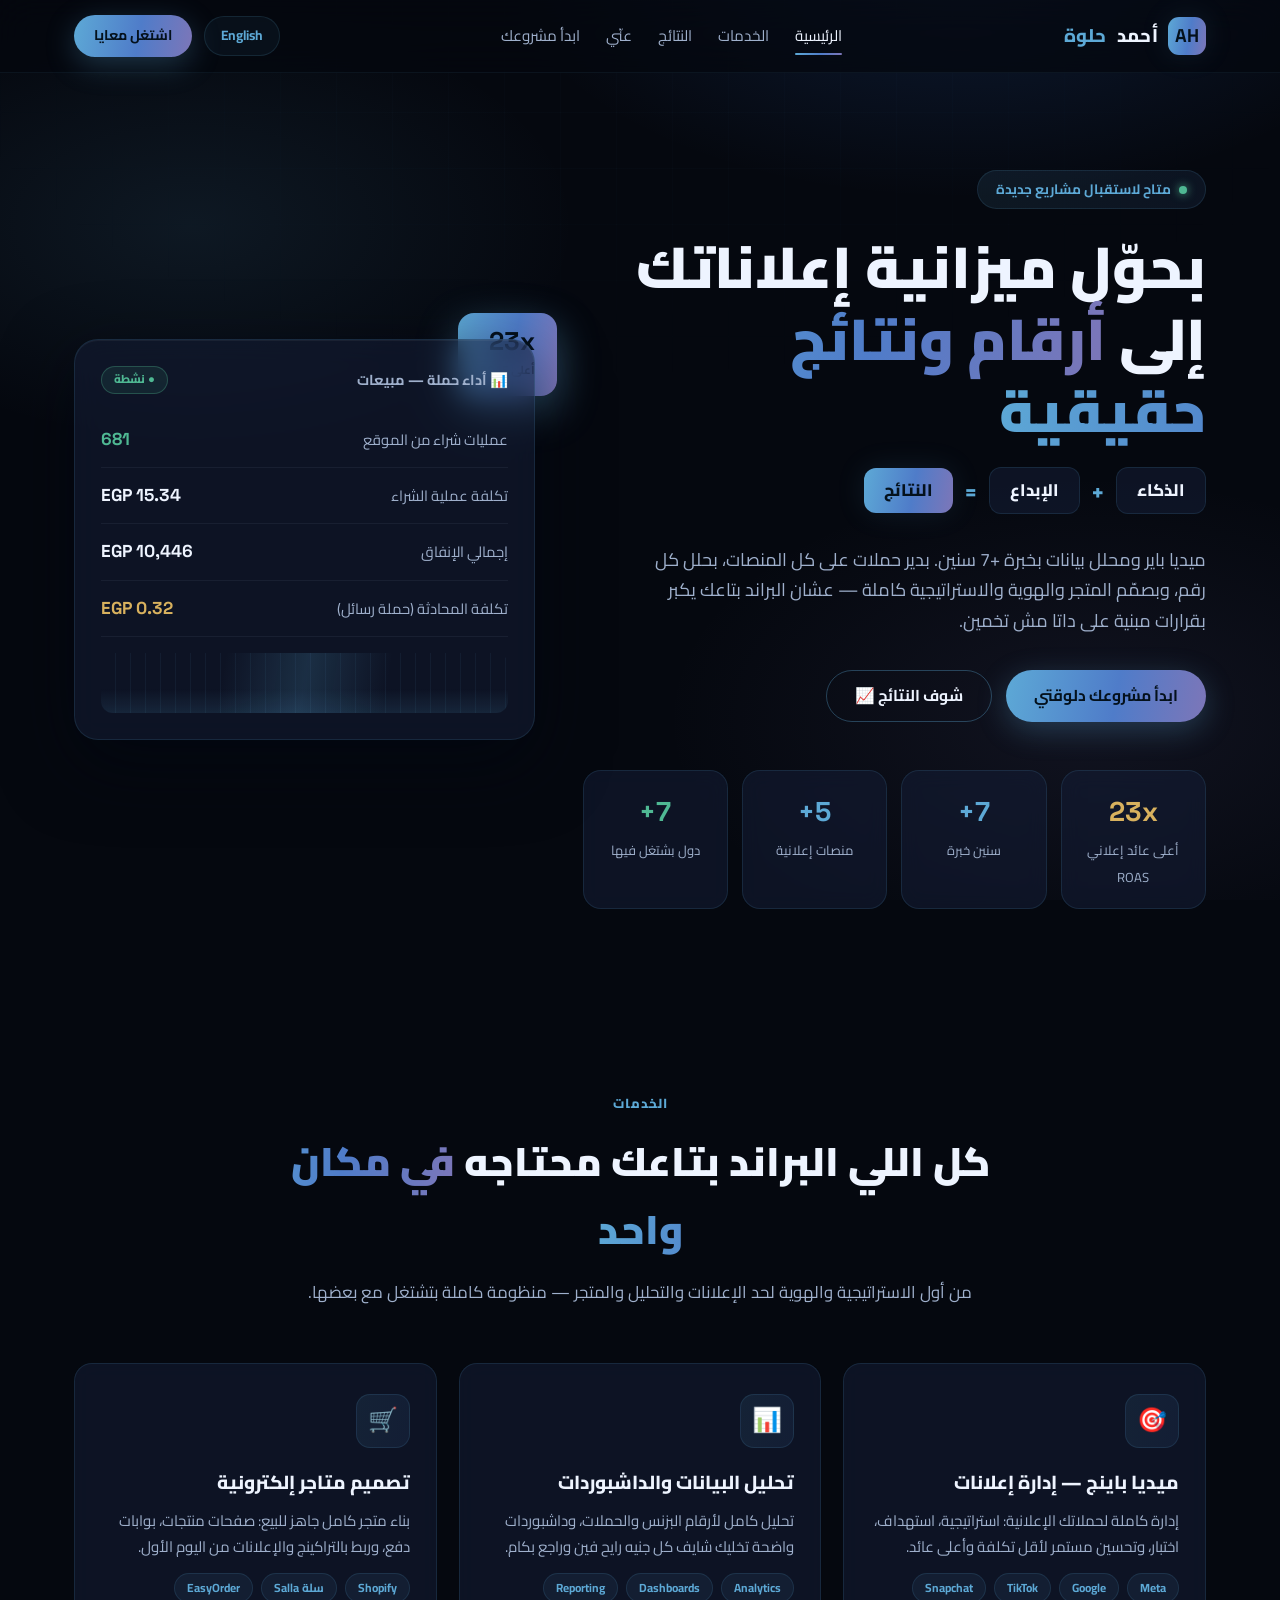
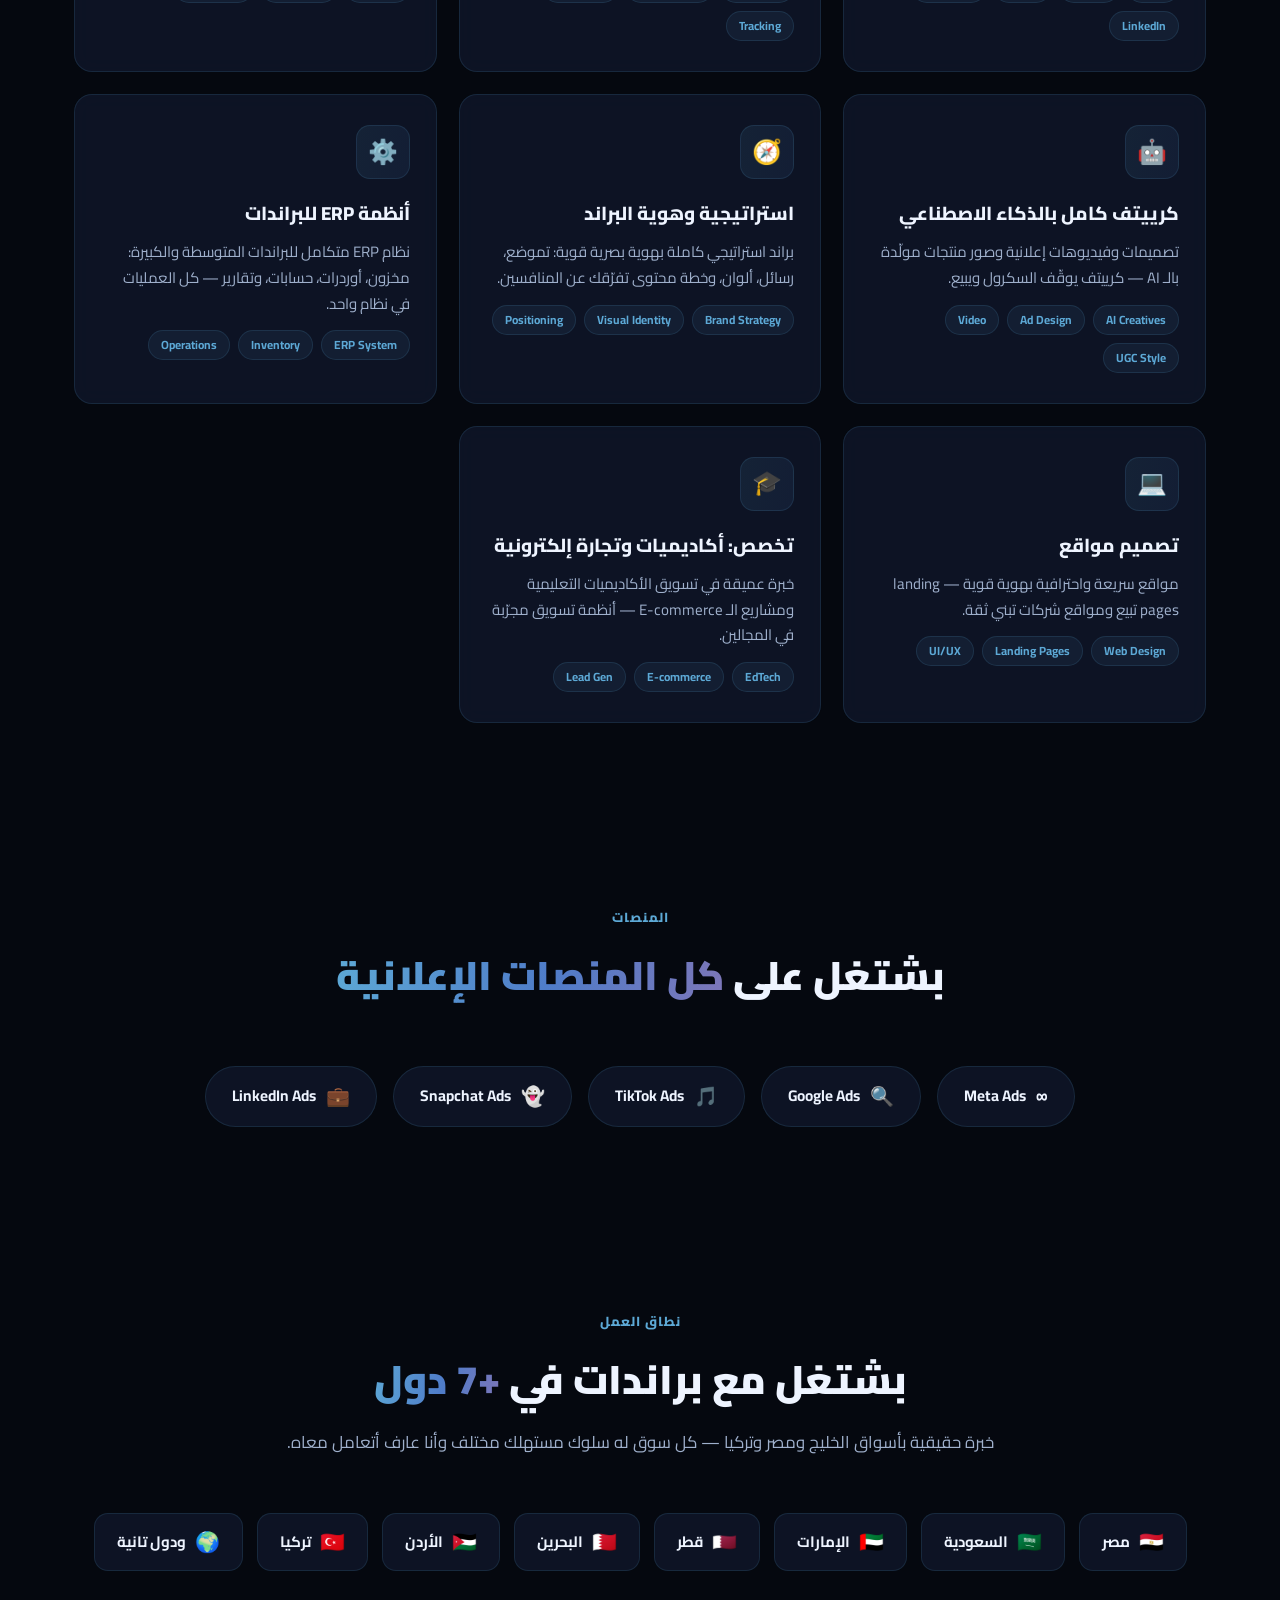
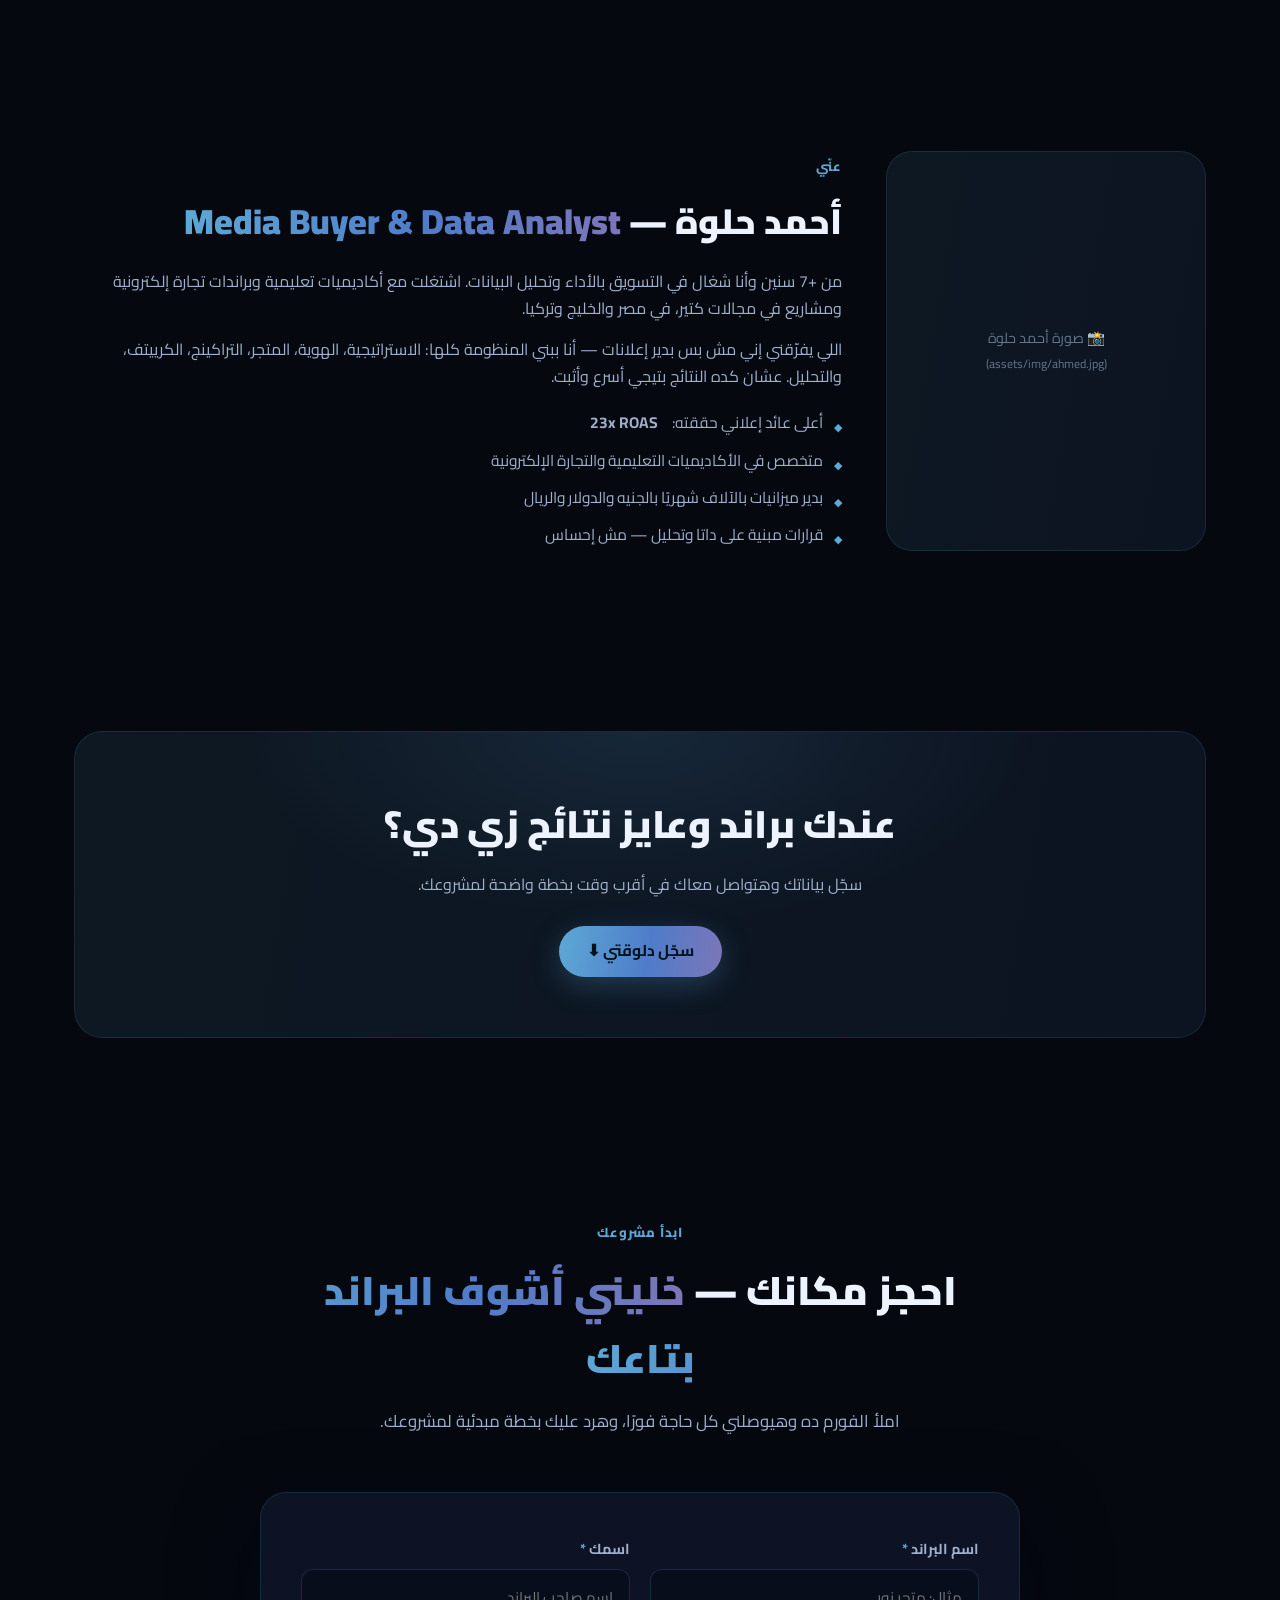
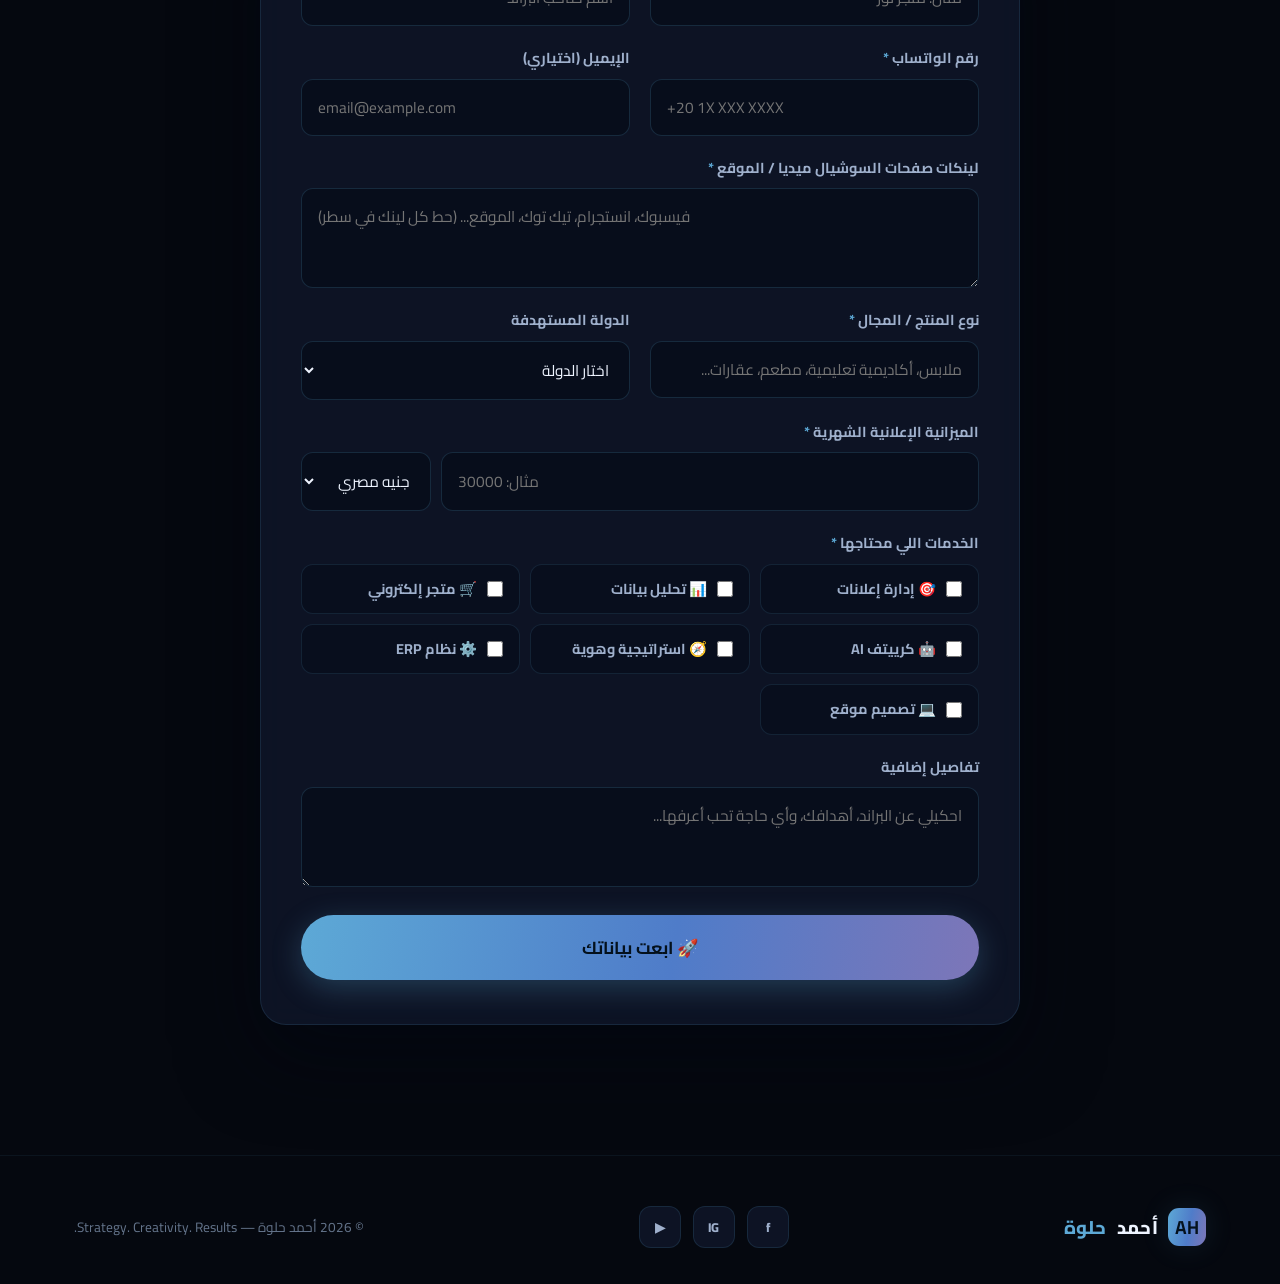
==== commit 1e8ea010: "Soften brand colors and mark email field as optional https://claude.ai/code/session_01Xc4pzEU7uy7SrG" ====
--- a/portfolio-site/index.html
+++ b/portfolio-site/index.html
@@ -232,7 +232,7 @@
             <input type="tel" name="whatsapp" required placeholder="+20 1X XXX XXXX" dir="ltr">
           </div>
           <div class="form-group">
-            <label>الإيميل</label>
+            <label>الإيميل (اختياري)</label>
             <input type="email" name="email" placeholder="email@example.com" dir="ltr">
           </div>
           <div class="form-group full">
--- a/portfolio-site/assets/css/style.css
+++ b/portfolio-site/assets/css/style.css
@@ -8,19 +8,19 @@
   --bg-1: #0a0f1d;
   --bg-2: #0f1729;
   --card: rgba(20, 30, 55, 0.55);
-  --card-border: rgba(56, 189, 248, 0.14);
+  --card-border: rgba(93, 169, 214, 0.14);
   --txt-1: #eef4ff;
   --txt-2: #9fb0cc;
   --txt-3: #64748b;
-  --cyan: #22d3ee;
-  --blue: #3b82f6;
-  --violet: #8b5cf6;
-  --green: #34d399;
-  --gold: #fbbf24;
-  --grad-main: linear-gradient(100deg, #22d3ee 0%, #3b82f6 55%, #8b5cf6 100%);
-  --grad-soft: linear-gradient(100deg, rgba(34,211,238,.12), rgba(59,130,246,.12));
+  --cyan: #5da9d6;
+  --blue: #4f7cc9;
+  --violet: #7d76b8;
+  --green: #4fb893;
+  --gold: #d8b15e;
+  --grad-main: linear-gradient(100deg, #5da9d6 0%, #4f7cc9 55%, #7d76b8 100%);
+  --grad-soft: linear-gradient(100deg, rgba(93,169,214,.10), rgba(79,124,201,.10));
   --radius: 18px;
-  --shadow-glow: 0 0 40px rgba(34, 211, 238, 0.18);
+  --shadow-glow: 0 0 30px rgba(93, 169, 214, 0.12);
   --font-ar: 'Cairo', 'Tajawal', sans-serif;
   --font-en: 'Space Grotesk', 'Inter', sans-serif;
   --font-num: 'Space Grotesk', monospace;
@@ -41,7 +41,7 @@
 
 body.en { font-family: var(--font-en); }
 
-::selection { background: rgba(34, 211, 238, 0.35); }
+::selection { background: rgba(93, 169, 214, 0.28); }
 
 img { max-width: 100%; display: block; }
 a { color: inherit; text-decoration: none; }
@@ -54,15 +54,15 @@
   position: fixed; inset: 0; z-index: -2; pointer-events: none;
   background:
     radial-gradient(ellipse 60% 45% at 75% -5%, rgba(59, 130, 246, 0.16), transparent 60%),
-    radial-gradient(ellipse 50% 40% at 15% 25%, rgba(34, 211, 238, 0.10), transparent 60%),
-    radial-gradient(ellipse 55% 45% at 85% 80%, rgba(139, 92, 246, 0.10), transparent 60%),
+    radial-gradient(ellipse 50% 40% at 15% 25%, rgba(93, 169, 214, 0.10), transparent 60%),
+    radial-gradient(ellipse 55% 45% at 85% 80%, rgba(125, 118, 184, 0.10), transparent 60%),
     var(--bg-0);
 }
 .bg-grid {
   position: fixed; inset: 0; z-index: -1; pointer-events: none; opacity: .5;
   background-image:
-    linear-gradient(rgba(56, 189, 248, 0.045) 1px, transparent 1px),
-    linear-gradient(90deg, rgba(56, 189, 248, 0.045) 1px, transparent 1px);
+    linear-gradient(rgba(93, 169, 214, 0.045) 1px, transparent 1px),
+    linear-gradient(90deg, rgba(93, 169, 214, 0.045) 1px, transparent 1px);
   background-size: 56px 56px;
   mask-image: radial-gradient(ellipse 80% 60% at 50% 0%, #000 30%, transparent 75%);
   -webkit-mask-image: radial-gradient(ellipse 80% 60% at 50% 0%, #000 30%, transparent 75%);
@@ -73,7 +73,7 @@
   position: fixed; top: 0; right: 0; left: 0; z-index: 100;
   backdrop-filter: blur(18px); -webkit-backdrop-filter: blur(18px);
   background: rgba(5, 8, 15, 0.72);
-  border-bottom: 1px solid rgba(56, 189, 248, 0.08);
+  border-bottom: 1px solid rgba(93, 169, 214, 0.08);
 }
 .nav {
   display: flex; align-items: center; justify-content: space-between;
@@ -104,9 +104,9 @@
 .lang-switch {
   padding: 7px 16px; border-radius: 99px; font-size: .85rem; font-weight: 700;
   border: 1px solid var(--card-border); color: var(--cyan);
-  background: rgba(34, 211, 238, 0.06); transition: all .2s;
-}
-.lang-switch:hover { background: rgba(34, 211, 238, 0.14); box-shadow: var(--shadow-glow); }
+  background: rgba(93, 169, 214, 0.06); transition: all .2s;
+}
+.lang-switch:hover { background: rgba(93, 169, 214, 0.14); box-shadow: var(--shadow-glow); }
 
 .btn {
   display: inline-flex; align-items: center; justify-content: center; gap: 8px;
@@ -115,14 +115,14 @@
 }
 .btn-primary {
   background: var(--grad-main); color: #04111c;
-  box-shadow: 0 8px 30px rgba(34, 211, 238, 0.35);
-}
-.btn-primary:hover { transform: translateY(-2px); box-shadow: 0 12px 40px rgba(34, 211, 238, 0.5); }
+  box-shadow: 0 8px 30px rgba(93, 169, 214, 0.28);
+}
+.btn-primary:hover { transform: translateY(-2px); box-shadow: 0 12px 40px rgba(93, 169, 214, 0.5); }
 .btn-ghost {
   background: transparent; color: var(--txt-1);
-  border: 1px solid rgba(56, 189, 248, 0.35);
-}
-.btn-ghost:hover { background: rgba(34, 211, 238, 0.08); border-color: var(--cyan); }
+  border: 1px solid rgba(93, 169, 214, 0.35);
+}
+.btn-ghost:hover { background: rgba(93, 169, 214, 0.08); border-color: var(--cyan); }
 .btn-sm { padding: 9px 20px; font-size: .88rem; }
 
 .nav-toggle { display: none; background: none; border: none; color: var(--txt-1); font-size: 1.6rem; cursor: pointer; }
@@ -179,7 +179,7 @@
   backdrop-filter: blur(10px);
   transition: transform .25s, border-color .25s;
 }
-.stat-card:hover { transform: translateY(-4px); border-color: rgba(34, 211, 238, 0.4); }
+.stat-card:hover { transform: translateY(-4px); border-color: rgba(93, 169, 214, 0.4); }
 .stat-num {
   font-family: var(--font-num); font-size: 1.7rem; font-weight: 700;
   color: var(--cyan); display: block;
@@ -200,7 +200,7 @@
 .live-tag {
   font-size: .72rem; font-weight: 800; color: var(--green);
   padding: 3px 12px; border-radius: 99px;
-  background: rgba(52, 211, 153, 0.1); border: 1px solid rgba(52, 211, 153, 0.3);
+  background: rgba(79, 184, 147, 0.1); border: 1px solid rgba(79, 184, 147, 0.3);
 }
 .metric-row {
   display: flex; align-items: center; justify-content: space-between;
@@ -215,13 +215,13 @@
 .spark {
   height: 60px; margin-top: 16px; border-radius: 12px;
   background:
-    linear-gradient(transparent 60%, rgba(34, 211, 238, 0.12)),
-    repeating-linear-gradient(90deg, transparent 0 14px, rgba(56, 189, 248, 0.07) 14px 15px);
+    linear-gradient(transparent 60%, rgba(93, 169, 214, 0.12)),
+    repeating-linear-gradient(90deg, transparent 0 14px, rgba(93, 169, 214, 0.07) 14px 15px);
   position: relative; overflow: hidden;
 }
 .spark::after {
   content: ''; position: absolute; inset: 0;
-  background: linear-gradient(100deg, transparent 30%, rgba(34,211,238,.25) 50%, transparent 70%);
+  background: linear-gradient(100deg, transparent 30%, rgba(93,169,214,.18) 50%, transparent 70%);
   animation: sweep 3.2s infinite linear;
 }
 @keyframes sweep { from { transform: translateX(-100%); } to { transform: translateX(100%); } }
@@ -230,7 +230,7 @@
   position: absolute; top: -26px; inset-inline-start: -22px;
   background: var(--grad-main); color: #04111c;
   border-radius: 16px; padding: 14px 22px; font-weight: 900;
-  box-shadow: 0 14px 40px rgba(34, 211, 238, 0.45);
+  box-shadow: 0 14px 40px rgba(93, 169, 214, 0.45);
   animation: floaty 4s ease-in-out infinite;
 }
 .floating-roas .big { font-family: var(--font-num); font-size: 1.6rem; display: block; line-height: 1.1; }
@@ -273,8 +273,8 @@
 .service-tags { display: flex; flex-wrap: wrap; gap: 8px; }
 .service-tags span {
   font-size: .74rem; font-weight: 700; padding: 4px 12px; border-radius: 99px;
-  background: rgba(56, 189, 248, 0.08); color: var(--cyan);
-  border: 1px solid rgba(56, 189, 248, 0.15);
+  background: rgba(93, 169, 214, 0.08); color: var(--cyan);
+  border: 1px solid rgba(93, 169, 214, 0.15);
 }
 
 /* ---------- Platforms ---------- */
@@ -305,21 +305,21 @@
 
 .roas-banner {
   margin: 40px auto 0; max-width: 860px;
-  background: var(--card); border: 1px solid rgba(251, 191, 36, 0.3);
+  background: var(--card); border: 1px solid rgba(216, 177, 94, 0.3);
   border-radius: 24px; padding: 40px 30px; text-align: center;
   position: relative; overflow: hidden;
 }
 .roas-banner::before {
   content: ''; position: absolute; inset: 0;
-  background: radial-gradient(ellipse 60% 80% at 50% 0%, rgba(251, 191, 36, 0.12), transparent 70%);
+  background: radial-gradient(ellipse 60% 80% at 50% 0%, rgba(216, 177, 94, 0.12), transparent 70%);
 }
 .roas-banner .label { font-size: .95rem; font-weight: 800; color: var(--gold); letter-spacing: 1px; }
 .roas-banner .value {
   font-family: var(--font-num); font-size: clamp(3.4rem, 9vw, 5.4rem);
   font-weight: 700; line-height: 1.1;
-  background: linear-gradient(100deg, #fbbf24, #f59e0b, #fbbf24);
+  background: linear-gradient(100deg, #d8b15e, #c89c4a, #d8b15e);
   -webkit-background-clip: text; background-clip: text; color: transparent;
-  text-shadow: 0 0 60px rgba(251, 191, 36, 0.3);
+  text-shadow: 0 0 60px rgba(216, 177, 94, 0.3);
 }
 .roas-banner .desc { color: var(--txt-2); font-size: .98rem; }
 
@@ -332,13 +332,13 @@
   border-radius: var(--radius); padding: 26px; backdrop-filter: blur(10px);
   transition: transform .28s, border-color .28s;
 }
-.case-card:hover { transform: translateY(-5px); border-color: rgba(34, 211, 238, 0.4); }
+.case-card:hover { transform: translateY(-5px); border-color: rgba(93, 169, 214, 0.4); }
 .case-type {
   display: inline-block; font-size: .74rem; font-weight: 800;
   padding: 4px 14px; border-radius: 99px; margin-bottom: 18px;
 }
-.case-type.sales { background: rgba(52, 211, 153, 0.12); color: var(--green); border: 1px solid rgba(52, 211, 153, 0.3); }
-.case-type.msg { background: rgba(139, 92, 246, 0.12); color: #a78bfa; border: 1px solid rgba(139, 92, 246, 0.3); }
+.case-type.sales { background: rgba(79, 184, 147, 0.12); color: var(--green); border: 1px solid rgba(79, 184, 147, 0.3); }
+.case-type.msg { background: rgba(125, 118, 184, 0.12); color: #9c95cf; border: 1px solid rgba(125, 118, 184, 0.3); }
 .case-main {
   font-family: var(--font-num); font-size: 2.3rem; font-weight: 700;
   color: var(--txt-1); line-height: 1.15;
@@ -374,13 +374,13 @@
 .form-group label { font-size: .9rem; font-weight: 700; color: var(--txt-2); }
 .form-group label .req { color: var(--cyan); }
 .form-group input, .form-group select, .form-group textarea {
-  background: rgba(5, 10, 22, 0.6); border: 1px solid rgba(56, 189, 248, 0.18);
+  background: rgba(5, 10, 22, 0.6); border: 1px solid rgba(93, 169, 214, 0.18);
   border-radius: 12px; padding: 13px 16px; color: var(--txt-1);
   font-family: inherit; font-size: .96rem; transition: border-color .2s, box-shadow .2s;
   width: 100%;
 }
 .form-group input:focus, .form-group select:focus, .form-group textarea:focus {
-  outline: none; border-color: var(--cyan); box-shadow: 0 0 0 3px rgba(34, 211, 238, 0.12);
+  outline: none; border-color: var(--cyan); box-shadow: 0 0 0 3px rgba(93, 169, 214, 0.12);
 }
 .form-group textarea { resize: vertical; min-height: 100px; }
 
@@ -392,20 +392,20 @@
 .check-pill {
   display: flex; align-items: center; gap: 10px; cursor: pointer;
   padding: 12px 16px; border-radius: 12px; font-size: .88rem; font-weight: 600;
-  background: rgba(5, 10, 22, 0.5); border: 1px solid rgba(56, 189, 248, 0.14);
+  background: rgba(5, 10, 22, 0.5); border: 1px solid rgba(93, 169, 214, 0.14);
   transition: all .2s; color: var(--txt-2);
 }
-.check-pill:hover { border-color: rgba(34, 211, 238, 0.4); }
+.check-pill:hover { border-color: rgba(93, 169, 214, 0.4); }
 .check-pill input { accent-color: var(--cyan); width: 16px; height: 16px; flex-shrink: 0; }
 .check-pill:has(input:checked) {
-  background: rgba(34, 211, 238, 0.1); border-color: var(--cyan); color: var(--txt-1);
+  background: rgba(93, 169, 214, 0.1); border-color: var(--cyan); color: var(--txt-1);
 }
 
 .form-submit { margin-top: 28px; text-align: center; }
 .form-submit .btn { width: 100%; padding: 16px; font-size: 1.08rem; }
 .form-msg { margin-top: 18px; padding: 14px 18px; border-radius: 12px; font-weight: 700; display: none; }
-.form-msg.ok { display: block; background: rgba(52, 211, 153, 0.1); color: var(--green); border: 1px solid rgba(52, 211, 153, 0.3); }
-.form-msg.err { display: block; background: rgba(248, 113, 113, 0.1); color: #f87171; border: 1px solid rgba(248, 113, 113, 0.3); }
+.form-msg.ok { display: block; background: rgba(79, 184, 147, 0.1); color: var(--green); border: 1px solid rgba(79, 184, 147, 0.3); }
+.form-msg.err { display: block; background: rgba(214, 124, 124, 0.1); color: #d67c7c; border: 1px solid rgba(214, 124, 124, 0.3); }
 
 /* ---------- About strip ---------- */
 .about-strip {
@@ -434,7 +434,7 @@
 }
 .cta-band::before {
   content: ''; position: absolute; inset: 0;
-  background: radial-gradient(ellipse 50% 90% at 50% 0%, rgba(34, 211, 238, 0.12), transparent 70%);
+  background: radial-gradient(ellipse 50% 90% at 50% 0%, rgba(93, 169, 214, 0.12), transparent 70%);
 }
 .cta-band h2 { font-size: clamp(1.6rem, 3.4vw, 2.4rem); font-weight: 900; margin-bottom: 14px; position: relative; }
 .cta-band p { color: var(--txt-2); margin-bottom: 28px; position: relative; }
@@ -442,7 +442,7 @@
 
 /* ---------- Footer ---------- */
 .site-footer {
-  border-top: 1px solid rgba(56, 189, 248, 0.08);
+  border-top: 1px solid rgba(93, 169, 214, 0.08);
   padding: 50px 0 36px; margin-top: 40px;
 }
 .footer-grid { display: flex; justify-content: space-between; align-items: center; flex-wrap: wrap; gap: 24px; }
